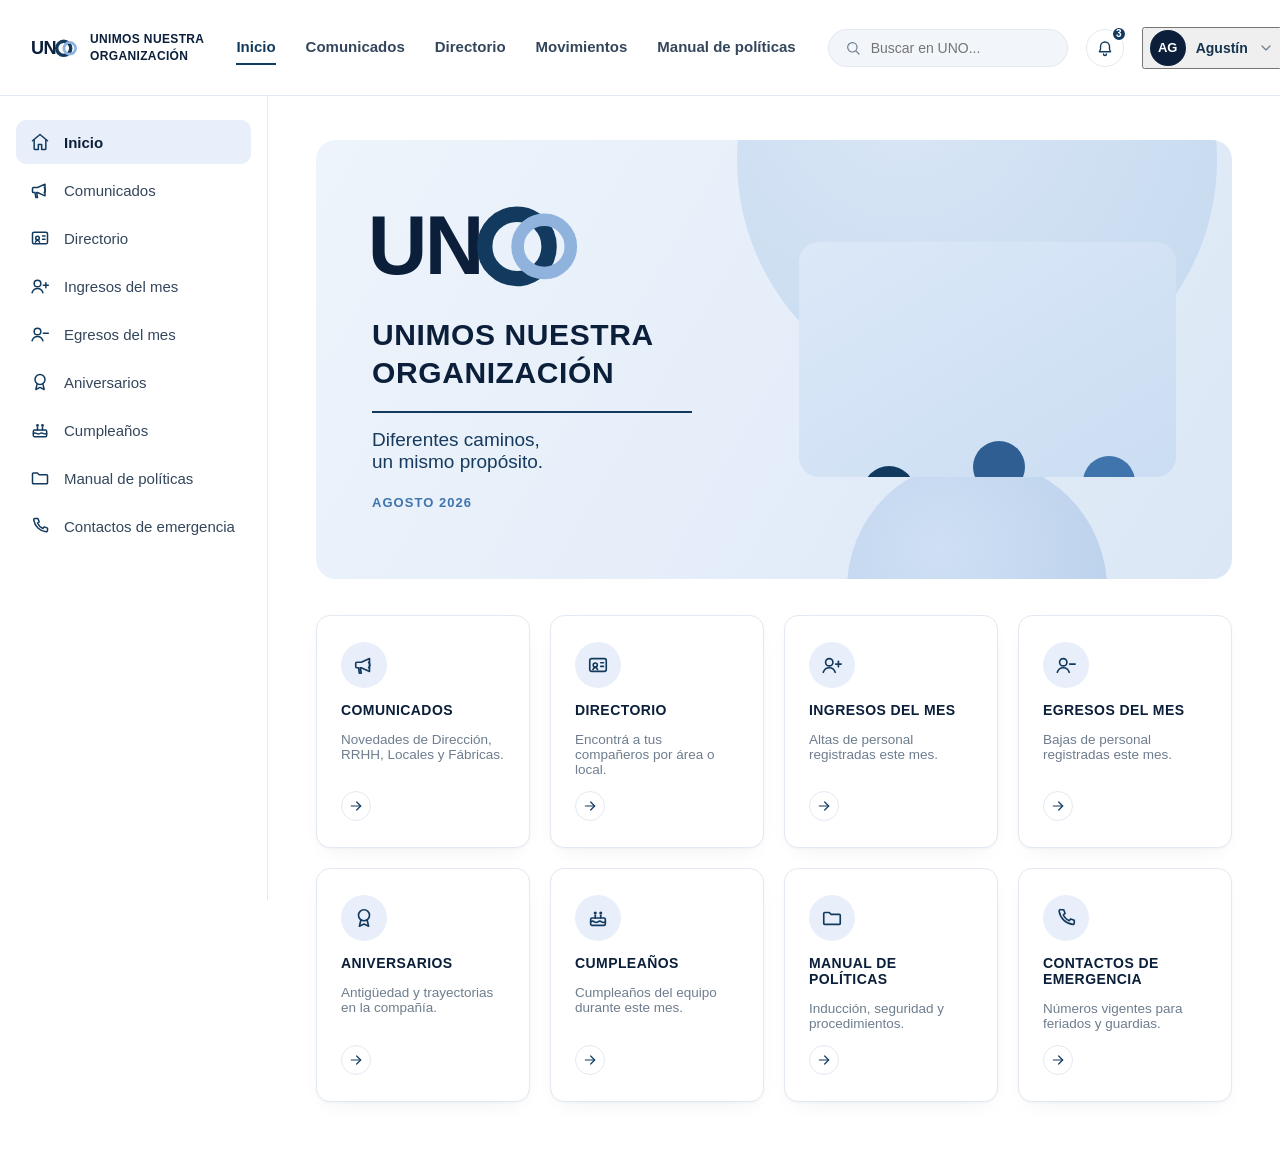
==== index.html @ 70d5c5b0 "Agregar index.html en la raíz que redirige a la intranet Co-Authored-By: Claude Sonnet 5 <noreply@an" ====
<!doctype html>
<html lang="es">
<head>
  <meta charset="UTF-8">
  <meta http-equiv="refresh" content="0; url=intranet/index.html">
  <title>UNO Intranet</title>
  <link rel="canonical" href="intranet/index.html">
</head>
<body>
  <p>Redirigiendo a la intranet… si no ocurre automáticamente, <a href="intranet/index.html">hacé clic acá</a>.</p>
</body>
</html>
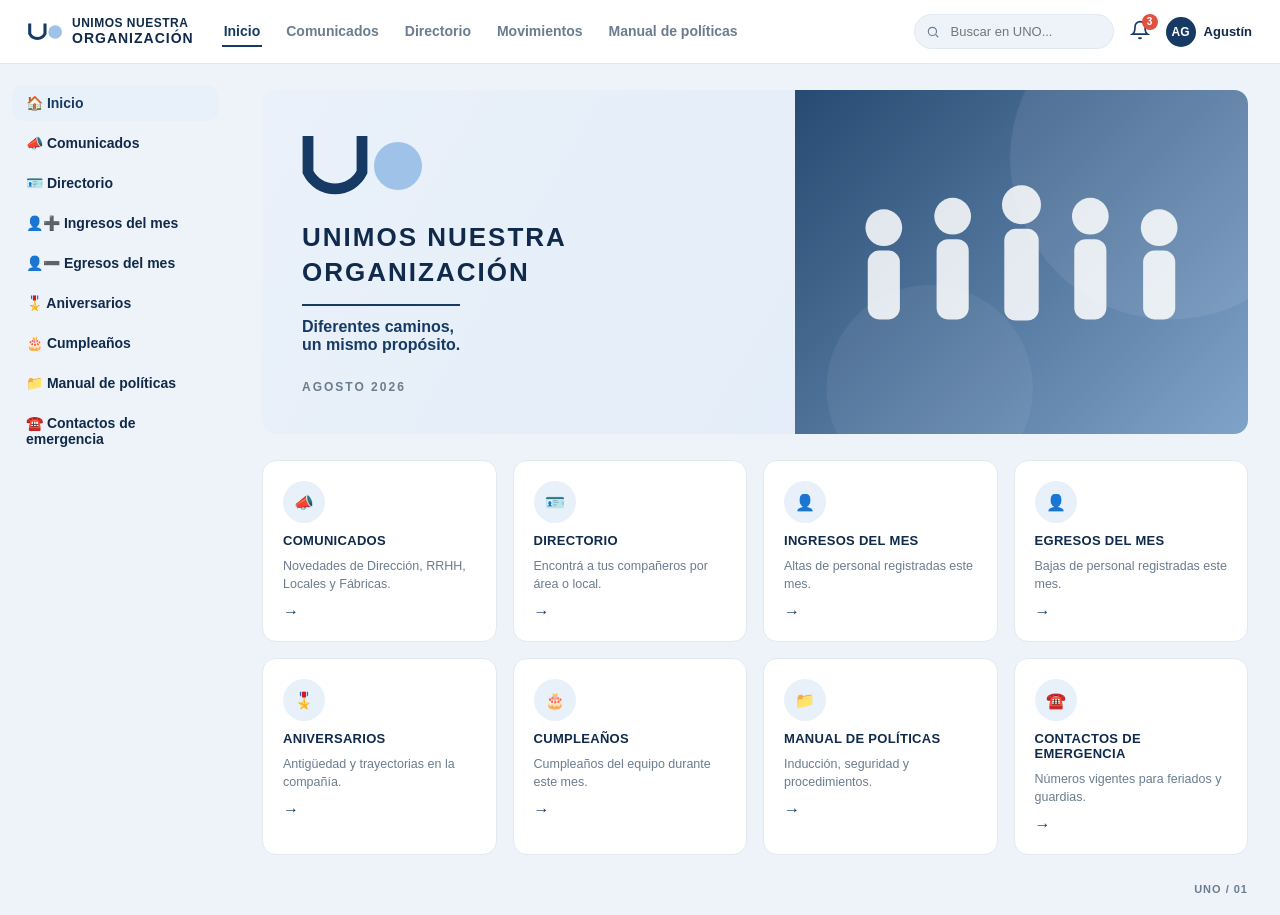
==== commit b6ec78ee: "Build UNO intranet site (static, multi-page) Implements the full intranet described in UNO_Propuesta" ====
--- a/index.html
+++ b/index.html
@@ -1,12 +1,13 @@
-<!doctype html>
+<!DOCTYPE html>
 <html lang="es">
 <head>
-  <meta charset="UTF-8">
-  <meta http-equiv="refresh" content="0; url=intranet/index.html">
-  <title>UNO Intranet</title>
-  <link rel="canonical" href="intranet/index.html">
+<meta charset="UTF-8">
+<meta http-equiv="refresh" content="0; url=intranet/index.html">
+<title>UNO · Intranet</title>
+<link rel="canonical" href="intranet/index.html">
 </head>
 <body>
-  <p>Redirigiendo a la intranet… si no ocurre automáticamente, <a href="intranet/index.html">hacé clic acá</a>.</p>
+  <p>Redirigiendo a la <a href="intranet/index.html">intranet UNO</a>…</p>
+  <script>location.replace('intranet/index.html');</script>
 </body>
 </html>
